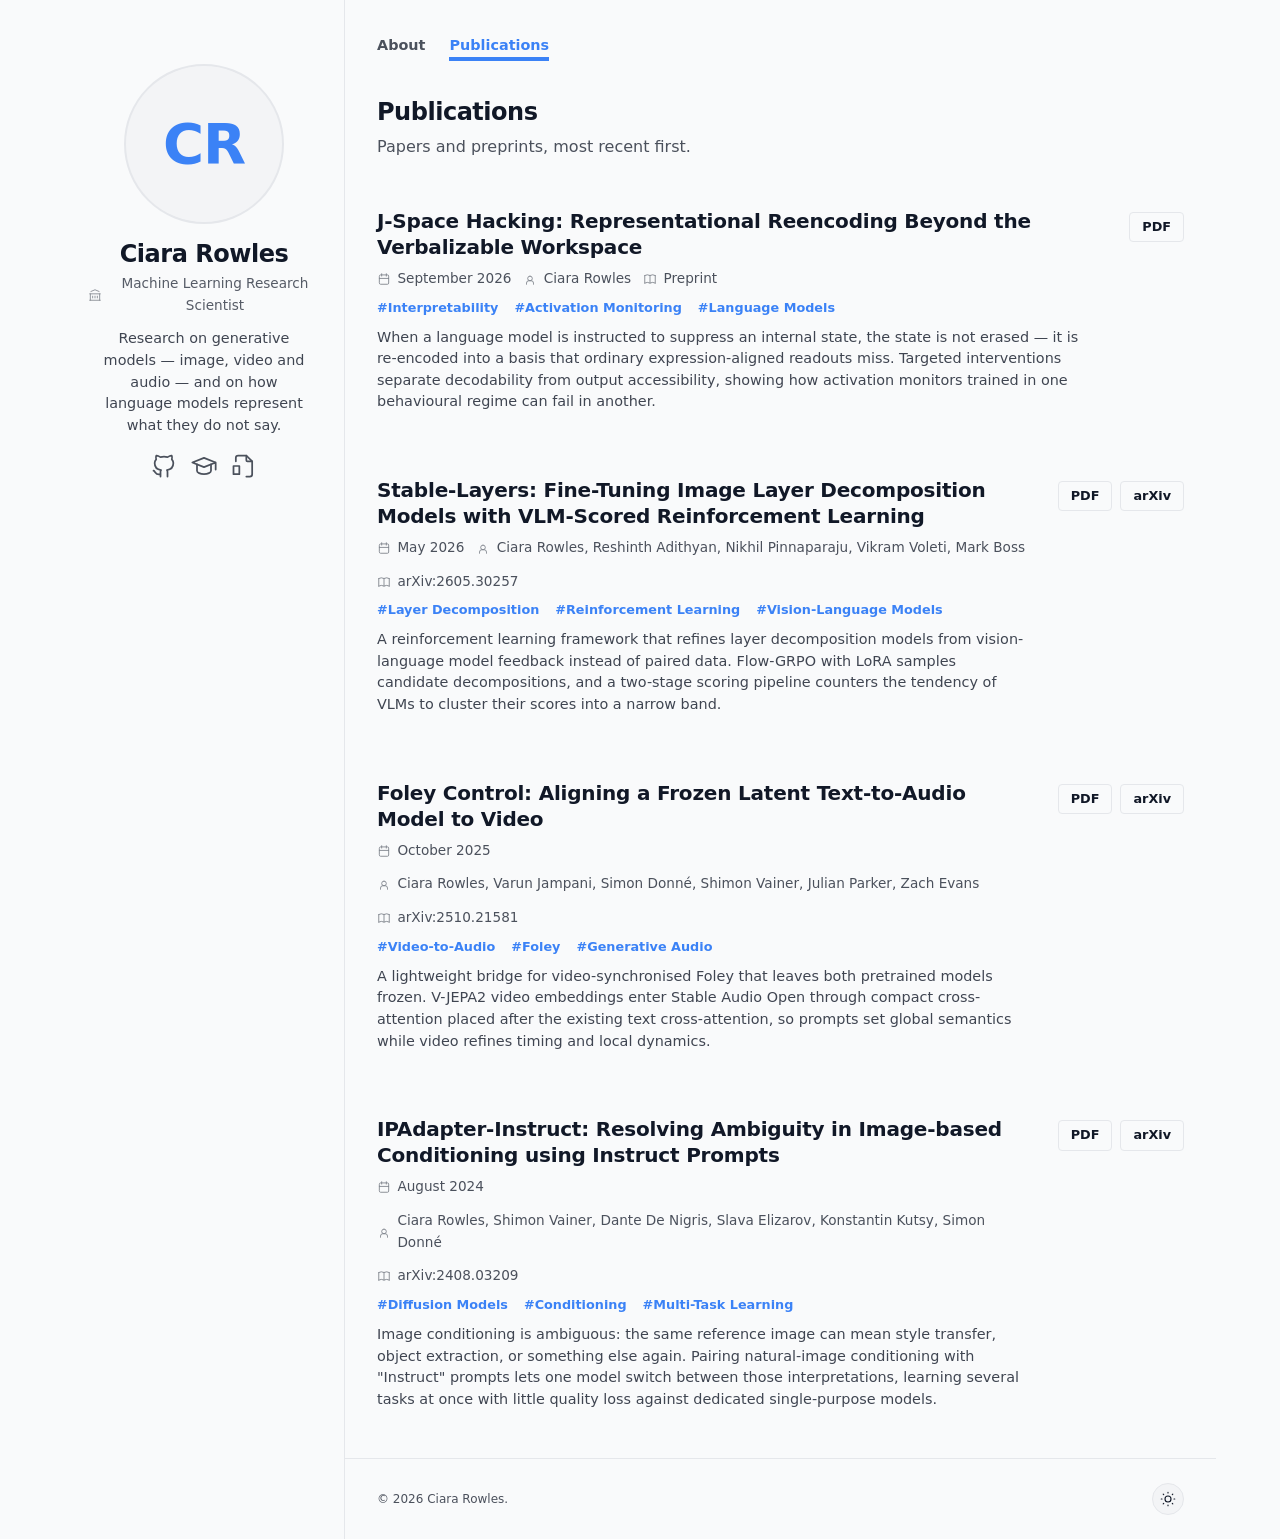
==== publications.html @ 4c87cf2e "website draft" ====
<!doctype html>
<html lang="en">
<head>
  <meta charset="utf-8">
  <meta name="viewport" content="width=device-width, initial-scale=1">
  <title>Publications — Ciara Rowles</title>
  <meta name="description" content="Research papers by Ciara Rowles on generative models and interpretability.">
  <link rel="stylesheet" href="assets/styles.css">
  <script>
    try {
      var t = localStorage.getItem("theme");
      if (t) document.documentElement.setAttribute("data-theme", t);
    } catch (e) {}
  </script>
</head>

<body>
  <div class="layout">
    <aside class="sidebar">
      <div class="sidebar-inner">
        <!-- Swap this for a photo: <img class="sidebar-avatar" src="assets/avatar.jpg" alt="Ciara Rowles"> -->
        <div class="sidebar-avatar sidebar-avatar--monogram" aria-hidden="true">CR</div>

        <div>
          <h1 class="sidebar-name"><a href="index.html" style="text-decoration:none">Ciara Rowles</a></h1>
          <p class="sidebar-info">
            <svg class="icon" xmlns="http://www.w3.org/2000/svg" viewBox="0 0 24 24" fill="none" stroke="currentColor" stroke-width="1.5" stroke-linecap="round" stroke-linejoin="round" aria-hidden="true">
              <path d="M3 21h18" /><path d="M3 10h18" /><path d="M5 6l7 -3l7 3" />
              <path d="M4 10v11" /><path d="M20 10v11" />
              <path d="M8 14v3" /><path d="M12 14v3" /><path d="M16 14v3" />
            </svg>
            Machine Learning Research Scientist
          </p>
          <p class="sidebar-bio">
            Research on generative models — image, video and audio — and on how
            language models represent what they do not say.
          </p>

          <div class="social-links">
            <a href="https://github.com/CiaraStrawberry" class="social-link" target="_blank" rel="noreferrer" aria-label="Ciara Rowles on GitHub" title="GitHub">
              <svg xmlns="http://www.w3.org/2000/svg" viewBox="0 0 24 24" fill="none" stroke="currentColor" stroke-width="1.5" stroke-linecap="round" stroke-linejoin="round" aria-hidden="true">
                <path d="M9 19c-4.3 1.4 -4.3 -2.5 -6 -3m12 5v-3.5c0 -1 .1 -1.4 -.5 -2c2.8 -.3 5.5 -1.4 5.5 -6a4.6 4.6 0 0 0 -1.3 -3.2a4.2 4.2 0 0 0 -.1 -3.2s-1.1 -.3 -3.5 1.3a12.3 12.3 0 0 0 -6.2 0c-2.4 -1.6 -3.5 -1.3 -3.5 -1.3a4.2 4.2 0 0 0 -.1 3.2a4.6 4.6 0 0 0 -1.3 3.2c0 4.6 2.7 5.7 5.5 6c-.6 .6 -.6 1.2 -.5 2v3.5" />
              </svg>
            </a>
            <a href="https://scholar.google.com/citations?user=" class="social-link" target="_blank" rel="noreferrer" aria-label="Ciara Rowles on Google Scholar" title="Google Scholar">
              <svg xmlns="http://www.w3.org/2000/svg" viewBox="0 0 24 24" fill="none" stroke="currentColor" stroke-width="1.5" stroke-linecap="round" stroke-linejoin="round" aria-hidden="true">
                <path d="M22 9l-10 -4l-10 4l10 4l10 -4v6" />
                <path d="M6 10.6v5.4a6 3 0 0 0 12 0v-5.4" />
              </svg>
            </a>
            <a href="https://arxiv.org/a/rowles_c_1" class="social-link" target="_blank" rel="noreferrer" aria-label="Ciara Rowles on arXiv" title="arXiv">
              <svg xmlns="http://www.w3.org/2000/svg" viewBox="0 0 24 24" fill="none" stroke="currentColor" stroke-width="1.5" stroke-linecap="round" stroke-linejoin="round" aria-hidden="true">
                <path d="M14 3v4a1 1 0 0 0 1 1h4" />
                <path d="M5 8v-3a2 2 0 0 1 2 -2h7l5 5v11a2 2 0 0 1 -2 2h-3" />
                <path d="M3 12h5v7h-5z" />
              </svg>
            </a>
          </div>
        </div>
      </div>
    </aside>

    <div class="main-content">
      <nav class="nav">
        <ul class="nav-links">
          <li><a href="index.html" class="nav-link inactive">About<span class="nav-link-line"></span></a></li>
          <li><a href="publications.html" class="nav-link active">Publications<span class="nav-link-line"></span></a></li>
        </ul>
      </nav>

      <main class="main-body">
        <header class="page-header">
          <h2 class="page-title">Publications</h2>
          <p class="page-subtitle">Papers and preprints, most recent first.</p>
        </header>

        <section class="item-list">

          <article class="card">
            <div class="card-content">
              <a class="card-title" href="papers/j-space-hacking.pdf">
                J-Space Hacking: Representational Reencoding Beyond the Verbalizable Workspace
              </a>
              <div class="card-meta">
                <span>
                  <svg class="icon" xmlns="http://www.w3.org/2000/svg" viewBox="0 0 24 24" fill="none" stroke="currentColor" stroke-width="1.5" stroke-linecap="round" stroke-linejoin="round" aria-hidden="true">
                    <path d="M4 7a2 2 0 0 1 2 -2h12a2 2 0 0 1 2 2v12a2 2 0 0 1 -2 2h-12a2 2 0 0 1 -2 -2z" />
                    <path d="M16 3v4" /><path d="M8 3v4" /><path d="M4 11h16" />
                  </svg>
                  September 2026
                </span>
                <span>
                  <svg class="icon" xmlns="http://www.w3.org/2000/svg" viewBox="0 0 24 24" fill="none" stroke="currentColor" stroke-width="1.5" stroke-linecap="round" stroke-linejoin="round" aria-hidden="true">
                    <path d="M12 7a4 4 0 1 0 0 8a4 4 0 0 0 0 -8" />
                    <path d="M6 21v-2a4 4 0 0 1 4 -4h4a4 4 0 0 1 4 4v2" />
                  </svg>
                  Ciara Rowles
                </span>
                <span>
                  <svg class="icon" xmlns="http://www.w3.org/2000/svg" viewBox="0 0 24 24" fill="none" stroke="currentColor" stroke-width="1.5" stroke-linecap="round" stroke-linejoin="round" aria-hidden="true">
                    <path d="M3 19a9 9 0 0 1 9 0a9 9 0 0 1 9 0" />
                    <path d="M3 6a9 9 0 0 1 9 0a9 9 0 0 1 9 0" />
                    <path d="M3 6v13" /><path d="M12 6v13" /><path d="M21 6v13" />
                  </svg>
                  Preprint
                </span>
              </div>
              <div class="card-tags">
                <span class="tag">#Interpretability</span>
                <span class="tag">#Activation Monitoring</span>
                <span class="tag">#Language Models</span>
              </div>
              <p class="card-desc">
                When a language model is instructed to suppress an internal state,
                the state is not erased — it is re-encoded into a basis that ordinary
                expression-aligned readouts miss. Targeted interventions separate
                decodability from output accessibility, showing how activation
                monitors trained in one behavioural regime can fail in another.
              </p>
            </div>
            <div class="card-actions">
              <a class="btn" href="papers/j-space-hacking.pdf" target="_blank" rel="noreferrer">PDF</a>
            </div>
          </article>

          <article class="card">
            <div class="card-content">
              <a class="card-title" href="https://arxiv.org/abs/2605.30257" target="_blank" rel="noreferrer">
                Stable-Layers: Fine-Tuning Image Layer Decomposition Models with VLM-Scored Reinforcement Learning
              </a>
              <div class="card-meta">
                <span>
                  <svg class="icon" xmlns="http://www.w3.org/2000/svg" viewBox="0 0 24 24" fill="none" stroke="currentColor" stroke-width="1.5" stroke-linecap="round" stroke-linejoin="round" aria-hidden="true">
                    <path d="M4 7a2 2 0 0 1 2 -2h12a2 2 0 0 1 2 2v12a2 2 0 0 1 -2 2h-12a2 2 0 0 1 -2 -2z" />
                    <path d="M16 3v4" /><path d="M8 3v4" /><path d="M4 11h16" />
                  </svg>
                  May 2026
                </span>
                <span>
                  <svg class="icon" xmlns="http://www.w3.org/2000/svg" viewBox="0 0 24 24" fill="none" stroke="currentColor" stroke-width="1.5" stroke-linecap="round" stroke-linejoin="round" aria-hidden="true">
                    <path d="M12 7a4 4 0 1 0 0 8a4 4 0 0 0 0 -8" />
                    <path d="M6 21v-2a4 4 0 0 1 4 -4h4a4 4 0 0 1 4 4v2" />
                  </svg>
                  Ciara Rowles, Reshinth Adithyan, Nikhil Pinnaparaju, Vikram Voleti, Mark Boss
                </span>
                <span>
                  <svg class="icon" xmlns="http://www.w3.org/2000/svg" viewBox="0 0 24 24" fill="none" stroke="currentColor" stroke-width="1.5" stroke-linecap="round" stroke-linejoin="round" aria-hidden="true">
                    <path d="M3 19a9 9 0 0 1 9 0a9 9 0 0 1 9 0" />
                    <path d="M3 6a9 9 0 0 1 9 0a9 9 0 0 1 9 0" />
                    <path d="M3 6v13" /><path d="M12 6v13" /><path d="M21 6v13" />
                  </svg>
                  arXiv:2605.30257
                </span>
              </div>
              <div class="card-tags">
                <span class="tag">#Layer Decomposition</span>
                <span class="tag">#Reinforcement Learning</span>
                <span class="tag">#Vision-Language Models</span>
              </div>
              <p class="card-desc">
                A reinforcement learning framework that refines layer decomposition
                models from vision-language model feedback instead of paired data.
                Flow-GRPO with LoRA samples candidate decompositions, and a two-stage
                scoring pipeline counters the tendency of VLMs to cluster their scores
                into a narrow band.
              </p>
            </div>
            <div class="card-actions">
              <a class="btn" href="papers/stable-layers.pdf" target="_blank" rel="noreferrer">PDF</a>
              <a class="btn" href="https://arxiv.org/abs/2605.30257" target="_blank" rel="noreferrer">arXiv</a>
            </div>
          </article>

          <article class="card">
            <div class="card-content">
              <a class="card-title" href="https://arxiv.org/abs/2510.21581" target="_blank" rel="noreferrer">
                Foley Control: Aligning a Frozen Latent Text-to-Audio Model to Video
              </a>
              <div class="card-meta">
                <span>
                  <svg class="icon" xmlns="http://www.w3.org/2000/svg" viewBox="0 0 24 24" fill="none" stroke="currentColor" stroke-width="1.5" stroke-linecap="round" stroke-linejoin="round" aria-hidden="true">
                    <path d="M4 7a2 2 0 0 1 2 -2h12a2 2 0 0 1 2 2v12a2 2 0 0 1 -2 2h-12a2 2 0 0 1 -2 -2z" />
                    <path d="M16 3v4" /><path d="M8 3v4" /><path d="M4 11h16" />
                  </svg>
                  October 2025
                </span>
                <span>
                  <svg class="icon" xmlns="http://www.w3.org/2000/svg" viewBox="0 0 24 24" fill="none" stroke="currentColor" stroke-width="1.5" stroke-linecap="round" stroke-linejoin="round" aria-hidden="true">
                    <path d="M12 7a4 4 0 1 0 0 8a4 4 0 0 0 0 -8" />
                    <path d="M6 21v-2a4 4 0 0 1 4 -4h4a4 4 0 0 1 4 4v2" />
                  </svg>
                  Ciara Rowles, Varun Jampani, Simon Donné, Shimon Vainer, Julian Parker, Zach Evans
                </span>
                <span>
                  <svg class="icon" xmlns="http://www.w3.org/2000/svg" viewBox="0 0 24 24" fill="none" stroke="currentColor" stroke-width="1.5" stroke-linecap="round" stroke-linejoin="round" aria-hidden="true">
                    <path d="M3 19a9 9 0 0 1 9 0a9 9 0 0 1 9 0" />
                    <path d="M3 6a9 9 0 0 1 9 0a9 9 0 0 1 9 0" />
                    <path d="M3 6v13" /><path d="M12 6v13" /><path d="M21 6v13" />
                  </svg>
                  arXiv:2510.21581
                </span>
              </div>
              <div class="card-tags">
                <span class="tag">#Video-to-Audio</span>
                <span class="tag">#Foley</span>
                <span class="tag">#Generative Audio</span>
              </div>
              <p class="card-desc">
                A lightweight bridge for video-synchronised Foley that leaves both
                pretrained models frozen. V-JEPA2 video embeddings enter Stable Audio
                Open through compact cross-attention placed after the existing text
                cross-attention, so prompts set global semantics while video refines
                timing and local dynamics.
              </p>
            </div>
            <div class="card-actions">
              <a class="btn" href="papers/foley-control.pdf" target="_blank" rel="noreferrer">PDF</a>
              <a class="btn" href="https://arxiv.org/abs/2510.21581" target="_blank" rel="noreferrer">arXiv</a>
            </div>
          </article>

          <article class="card">
            <div class="card-content">
              <a class="card-title" href="https://arxiv.org/abs/2408.03209" target="_blank" rel="noreferrer">
                IPAdapter-Instruct: Resolving Ambiguity in Image-based Conditioning using Instruct Prompts
              </a>
              <div class="card-meta">
                <span>
                  <svg class="icon" xmlns="http://www.w3.org/2000/svg" viewBox="0 0 24 24" fill="none" stroke="currentColor" stroke-width="1.5" stroke-linecap="round" stroke-linejoin="round" aria-hidden="true">
                    <path d="M4 7a2 2 0 0 1 2 -2h12a2 2 0 0 1 2 2v12a2 2 0 0 1 -2 2h-12a2 2 0 0 1 -2 -2z" />
                    <path d="M16 3v4" /><path d="M8 3v4" /><path d="M4 11h16" />
                  </svg>
                  August 2024
                </span>
                <span>
                  <svg class="icon" xmlns="http://www.w3.org/2000/svg" viewBox="0 0 24 24" fill="none" stroke="currentColor" stroke-width="1.5" stroke-linecap="round" stroke-linejoin="round" aria-hidden="true">
                    <path d="M12 7a4 4 0 1 0 0 8a4 4 0 0 0 0 -8" />
                    <path d="M6 21v-2a4 4 0 0 1 4 -4h4a4 4 0 0 1 4 4v2" />
                  </svg>
                  Ciara Rowles, Shimon Vainer, Dante De Nigris, Slava Elizarov, Konstantin Kutsy, Simon Donné
                </span>
                <span>
                  <svg class="icon" xmlns="http://www.w3.org/2000/svg" viewBox="0 0 24 24" fill="none" stroke="currentColor" stroke-width="1.5" stroke-linecap="round" stroke-linejoin="round" aria-hidden="true">
                    <path d="M3 19a9 9 0 0 1 9 0a9 9 0 0 1 9 0" />
                    <path d="M3 6a9 9 0 0 1 9 0a9 9 0 0 1 9 0" />
                    <path d="M3 6v13" /><path d="M12 6v13" /><path d="M21 6v13" />
                  </svg>
                  arXiv:2408.03209
                </span>
              </div>
              <div class="card-tags">
                <span class="tag">#Diffusion Models</span>
                <span class="tag">#Conditioning</span>
                <span class="tag">#Multi-Task Learning</span>
              </div>
              <p class="card-desc">
                Image conditioning is ambiguous: the same reference image can mean
                style transfer, object extraction, or something else again. Pairing
                natural-image conditioning with "Instruct" prompts lets one model
                switch between those interpretations, learning several tasks at once
                with little quality loss against dedicated single-purpose models.
              </p>
            </div>
            <div class="card-actions">
              <a class="btn" href="papers/ipadapter-instruct.pdf" target="_blank" rel="noreferrer">PDF</a>
              <a class="btn" href="https://arxiv.org/abs/2408.03209" target="_blank" rel="noreferrer">arXiv</a>
            </div>
          </article>

        </section>
      </main>

      <footer class="footer">
        <span class="body-xs">&copy; 2026 Ciara Rowles.</span>
        <button id="theme-toggle" class="btn-icon" type="button" aria-label="Toggle dark mode" title="Toggle dark mode">
          <svg class="icon-sun" xmlns="http://www.w3.org/2000/svg" viewBox="0 0 24 24" fill="none" stroke="currentColor" stroke-width="1.5" stroke-linecap="round" stroke-linejoin="round" aria-hidden="true">
            <path d="M12 12m-4 0a4 4 0 1 0 8 0a4 4 0 1 0 -8 0" />
            <path d="M3 12h1m8 -9v1m8 8h1m-9 8v1m-6.4 -15.4l.7 .7m12.1 -.7l-.7 .7m0 11.4l.7 .7m-12.1 -.7l-.7 .7" />
          </svg>
          <svg class="icon-moon" xmlns="http://www.w3.org/2000/svg" viewBox="0 0 24 24" fill="none" stroke="currentColor" stroke-width="1.5" stroke-linecap="round" stroke-linejoin="round" aria-hidden="true">
            <path d="M12 3c.132 0 .263 0 .393 0a7.5 7.5 0 0 0 7.92 12.446a9 9 0 1 1 -8.313 -12.454z" />
          </svg>
        </button>
      </footer>
    </div>
  </div>

  <script src="assets/theme.js"></script>
</body>
</html>
---- assets/styles.css ----
/* ---------------------------------------------------------------------------
   Theme tokens — light is the default, dark is applied via [data-theme="dark"]
   or the OS preference when no explicit choice has been made.
   --------------------------------------------------------------------------- */
:root {
  --background: #f9fafb;
  --foreground: #111827;
  --accent: #3b82f6;
  --muted: #6b7280;
  --border: #e5e7eb;
  --surface: #f3f4f6;

  --font-sans: ui-sans-serif, system-ui, -apple-system, "Segoe UI", Roboto,
    sans-serif, "Apple Color Emoji", "Segoe UI Emoji";
  --font-mono: ui-monospace, SFMono-Regular, Menlo, Monaco, Consolas,
    "Liberation Mono", "Courier New", monospace;
}

@media (prefers-color-scheme: dark) {
  :root:not([data-theme="light"]) {
    --background: #241f1c;
    --foreground: #e6dfd3;
    --accent: #d97757;
    --muted: #8a7d71;
    --border: #3d342d;
    --surface: #2d2723;
  }
}

:root[data-theme="dark"] {
  --background: #241f1c;
  --foreground: #e6dfd3;
  --accent: #d97757;
  --muted: #8a7d71;
  --border: #3d342d;
  --surface: #2d2723;
}

/* ---------------------------------------------------------------------------
   Base
   --------------------------------------------------------------------------- */
*,
*::before,
*::after {
  box-sizing: border-box;
}

html {
  -webkit-text-size-adjust: 100%;
}

body {
  margin: 0;
  background: var(--background);
  color: var(--foreground);
  font-family: var(--font-sans);
  font-size: 16px;
  line-height: 1.6;
  transition: background 0.3s, color 0.3s;
}

a {
  color: inherit;
}

img {
  max-width: 100%;
}

:focus-visible {
  outline: 2px dashed var(--accent);
  outline-offset: 2px;
}

@media (prefers-reduced-motion: reduce) {
  *,
  *::before,
  *::after {
    transition-duration: 0.01ms !important;
    animation-duration: 0.01ms !important;
  }
}

/* ---------------------------------------------------------------------------
   Layout: sticky sidebar + main column
   --------------------------------------------------------------------------- */
.layout {
  display: flex;
  width: 100%;
  max-width: 72rem;
  min-height: 100vh;
  margin: 0 auto;
}

.sidebar {
  display: flex;
  flex-direction: column;
  flex-shrink: 0;
  gap: 1.5rem;
  width: 280px;
  height: 100vh;
  padding: 4rem 1.5rem 1.5rem;
  position: sticky;
  top: 0;
}

.sidebar-inner {
  display: flex;
  flex-direction: column;
  align-items: center;
  text-align: center;
}

.sidebar-avatar {
  width: 160px;
  height: 160px;
  border: 2px solid var(--border);
  border-radius: 50%;
  object-fit: cover;
  transition: border-color 0.3s;
}

.sidebar-avatar:hover {
  border-color: var(--accent);
}

/* Monogram stand-in used until a photo is dropped in at assets/avatar.jpg */
.sidebar-avatar--monogram {
  display: flex;
  align-items: center;
  justify-content: center;
  background: var(--surface);
  color: var(--accent);
  font-size: 3.5rem;
  font-weight: 800;
  letter-spacing: -0.02em;
  user-select: none;
}

.sidebar-name {
  margin: 1rem 0 0;
  font-size: 1.5rem;
  font-weight: 800;
  line-height: 1.2;
  letter-spacing: -0.02em;
}

.sidebar-info {
  display: flex;
  align-items: center;
  justify-content: center;
  gap: 0.5rem;
  margin: 0.25rem 0 0;
  font-size: 0.85rem;
  opacity: 0.7;
}

.sidebar-bio {
  margin: 0.75rem 0 0;
  padding: 0 0.5rem;
  font-size: 0.9rem;
  line-height: 1.5;
  opacity: 0.8;
}

.social-links {
  display: flex;
  flex-wrap: wrap;
  align-items: center;
  justify-content: center;
  gap: 0.25rem;
  margin-top: 0.75rem;
}

.social-link {
  display: inline-flex;
  padding: 0.25rem;
  opacity: 0.75;
  transition: opacity 0.3s, transform 0.3s, color 0.3s;
}

.social-link svg {
  width: 28px;
  height: 28px;
}

.social-link:hover {
  opacity: 1;
  color: var(--accent);
  transform: rotate(6deg);
}

.main-content {
  display: flex;
  flex: 1;
  flex-direction: column;
  min-width: 0;
  border-left: 1px solid var(--border);
}

/* ---------------------------------------------------------------------------
   Navigation
   --------------------------------------------------------------------------- */
.nav {
  padding: 2rem 2rem 1rem;
}

.nav-links {
  display: flex;
  flex-wrap: wrap;
  gap: 1.5rem;
  margin: 0;
  padding: 0;
  list-style: none;
}

.nav-link {
  position: relative;
  font-size: 0.9rem;
  font-weight: 600;
  text-decoration: none;
  transition: color 0.2s;
}

.nav-link.inactive {
  opacity: 0.75;
}

.nav-link.active {
  color: var(--accent);
}

.nav-link-line {
  position: absolute;
  bottom: -0.5rem;
  left: 0;
  width: 0;
  height: 4px;
  background-color: var(--accent);
  transition: width 0.3s;
}

.nav-link:hover .nav-link-line,
.nav-link.active .nav-link-line {
  width: 100%;
}

/* ---------------------------------------------------------------------------
   Page body
   --------------------------------------------------------------------------- */
.main-body {
  flex: 1;
  padding: 1.5rem 2rem 2rem;
}

.page-header {
  margin-bottom: 2rem;
}

.page-title {
  margin: 0;
  font-size: 1.5rem;
  font-weight: 800;
  line-height: 1.2;
  letter-spacing: -0.02em;
}

.page-subtitle {
  margin: 0.5rem 0 0;
  font-size: 1rem;
  opacity: 0.75;
}

.section {
  margin-bottom: 2rem;
}

.section-title {
  margin: 0 0 1rem;
  font-size: 1.2rem;
  font-weight: 700;
  letter-spacing: -0.01em;
}

.prose {
  font-size: 1rem;
  line-height: 1.7;
}

.prose p {
  margin: 0 0 1rem;
}

.prose ul,
.prose ol {
  margin: 0 0 1rem;
  padding-left: 1.5rem;
}

.prose li {
  margin-bottom: 0.5rem;
}

.prose ul li::marker,
.prose ol li::marker {
  color: var(--accent);
  font-weight: 800;
}

.prose a {
  color: inherit;
  font-weight: 600;
  text-decoration: underline;
  text-underline-offset: 4px;
  transition: color 0.2s;
}

.prose a:hover {
  color: var(--accent);
}

.prose blockquote {
  margin: 1rem 0;
  padding-left: 1rem;
  border-left: 4px solid var(--accent);
  font-style: italic;
  opacity: 0.85;
}

.divider {
  border: none;
  border-top: 1px dashed var(--border);
  margin: 2rem 0;
}

/* ---------------------------------------------------------------------------
   Publication cards
   --------------------------------------------------------------------------- */
.item-list {
  display: flex;
  flex-direction: column;
  gap: 2rem;
}

.card {
  display: flex;
  gap: 2rem;
  align-items: flex-start;
  padding: 1rem 0;
}

.card-content {
  flex: 1;
  min-width: 0;
}

.card-title {
  display: block;
  margin-bottom: 0.5rem;
  font-size: 1.25rem;
  font-weight: 700;
  line-height: 1.3;
  letter-spacing: -0.01em;
  text-decoration: none;
  transition: color 0.2s;
}

.card-title:hover {
  color: var(--accent);
  text-decoration: underline;
}

.card-meta {
  display: flex;
  flex-wrap: wrap;
  align-items: center;
  gap: 0.75rem;
  margin-bottom: 0.75rem;
  font-size: 0.85rem;
  font-weight: 500;
  opacity: 0.75;
}

.card-meta > span {
  display: inline-flex;
  align-items: center;
  gap: 0.4rem;
}

.card-tags {
  display: flex;
  flex-wrap: wrap;
  gap: 1rem;
  margin-bottom: 0.75rem;
}

.tag {
  display: inline-flex;
  align-items: center;
  color: var(--accent);
  font-size: 0.8rem;
  font-weight: 700;
  line-height: 1;
  text-decoration: none;
}

.card-desc {
  margin: 0;
  font-size: 0.9rem;
  line-height: 1.5;
  opacity: 0.8;
}

.card-actions {
  display: flex;
  flex-shrink: 0;
  flex-wrap: wrap;
  gap: 0.5rem;
  padding-top: 0.25rem;
}

.btn {
  display: inline-flex;
  align-items: center;
  justify-content: center;
  padding: 0.25rem 0.75rem;
  border: 1px solid var(--border);
  border-radius: 0.25rem;
  background: none;
  color: inherit;
  font-family: inherit;
  font-size: 0.8rem;
  font-weight: 600;
  text-decoration: none;
  white-space: nowrap;
  transition: border-color 0.2s, color 0.2s;
}

.btn:hover {
  border-color: var(--accent);
  color: var(--accent);
}

/* Emphasised chips used for the research-interest list on the about page */
.chips {
  display: flex;
  flex-wrap: wrap;
  gap: 0.5rem;
  padding: 0;
  margin: 0;
  list-style: none;
}

.chip {
  padding: 0.25rem 0.75rem;
  border: 1px solid var(--border);
  border-radius: 999px;
  background: var(--surface);
  font-size: 0.85rem;
  font-weight: 600;
}

.icon {
  width: 14px;
  height: 14px;
  flex-shrink: 0;
  opacity: 0.7;
}

/* ---------------------------------------------------------------------------
   Footer
   --------------------------------------------------------------------------- */
.footer {
  display: flex;
  align-items: center;
  justify-content: space-between;
  gap: 1rem;
  padding: 1.5rem 2rem;
  border-top: 1px solid var(--border);
  font-size: 0.85rem;
}

.body-xs {
  font-size: 0.75rem;
  line-height: 1.4;
  opacity: 0.75;
}

.btn-icon {
  display: flex;
  align-items: center;
  justify-content: center;
  width: 32px;
  height: 32px;
  padding: 0;
  border: 1px solid var(--border);
  border-radius: 50%;
  background: var(--surface);
  color: inherit;
  cursor: pointer;
  transition: background 0.2s, border-color 0.2s, color 0.2s, transform 0.2s;
}

.btn-icon svg {
  width: 18px;
  height: 18px;
}

.btn-icon:hover {
  background: var(--accent);
  border-color: var(--accent);
  color: var(--background);
  transform: translateY(-2px);
}

/* Only one of the two toggle glyphs is visible at a time. */
.icon-moon {
  display: none;
}

:root[data-theme="dark"] .icon-moon {
  display: block;
}

:root[data-theme="dark"] .icon-sun {
  display: none;
}

@media (prefers-color-scheme: dark) {
  :root:not([data-theme="light"]) .icon-moon {
    display: block;
  }
  :root:not([data-theme="light"]) .icon-sun {
    display: none;
  }
}

/* ---------------------------------------------------------------------------
   Responsive
   --------------------------------------------------------------------------- */
@media (max-width: 1024px) {
  .layout {
    flex-direction: column;
  }

  .sidebar {
    position: relative;
    width: 100%;
    height: auto;
    flex-direction: row;
    flex-wrap: wrap;
    gap: 0.75rem;
    padding: 1rem;
  }

  .sidebar-inner {
    flex-direction: row;
    align-items: center;
    gap: 1.5rem;
    text-align: left;
  }

  .sidebar-avatar {
    width: 112px;
    height: 112px;
    font-size: 2.5rem;
  }

  .sidebar-name {
    margin-top: 0;
  }

  .sidebar-bio {
    padding: 0;
  }

  .sidebar-info,
  .social-links {
    justify-content: flex-start;
  }

  .main-content {
    width: 100%;
    flex: none;
    border-left: none;
    border-top: 1px solid var(--border);
  }

  .nav,
  .main-body,
  .footer {
    padding-left: 1.5rem;
    padding-right: 1.5rem;
  }
}

@media (max-width: 768px) {
  .sidebar {
    gap: 0.5rem;
    padding: 0.75rem 1rem;
  }

  .sidebar-inner {
    gap: 1rem;
  }

  .sidebar-avatar {
    width: 80px;
    height: 80px;
    font-size: 1.75rem;
  }

  .sidebar-name {
    font-size: 1.25rem;
  }

  .sidebar-bio {
    display: none;
  }

  .nav,
  .main-body,
  .footer {
    padding-left: 1rem;
    padding-right: 1rem;
  }

  .nav-links {
    gap: 1rem;
  }

  .nav-link {
    font-size: 0.85rem;
  }

  .card {
    flex-direction: column;
    gap: 0.75rem;
  }
}
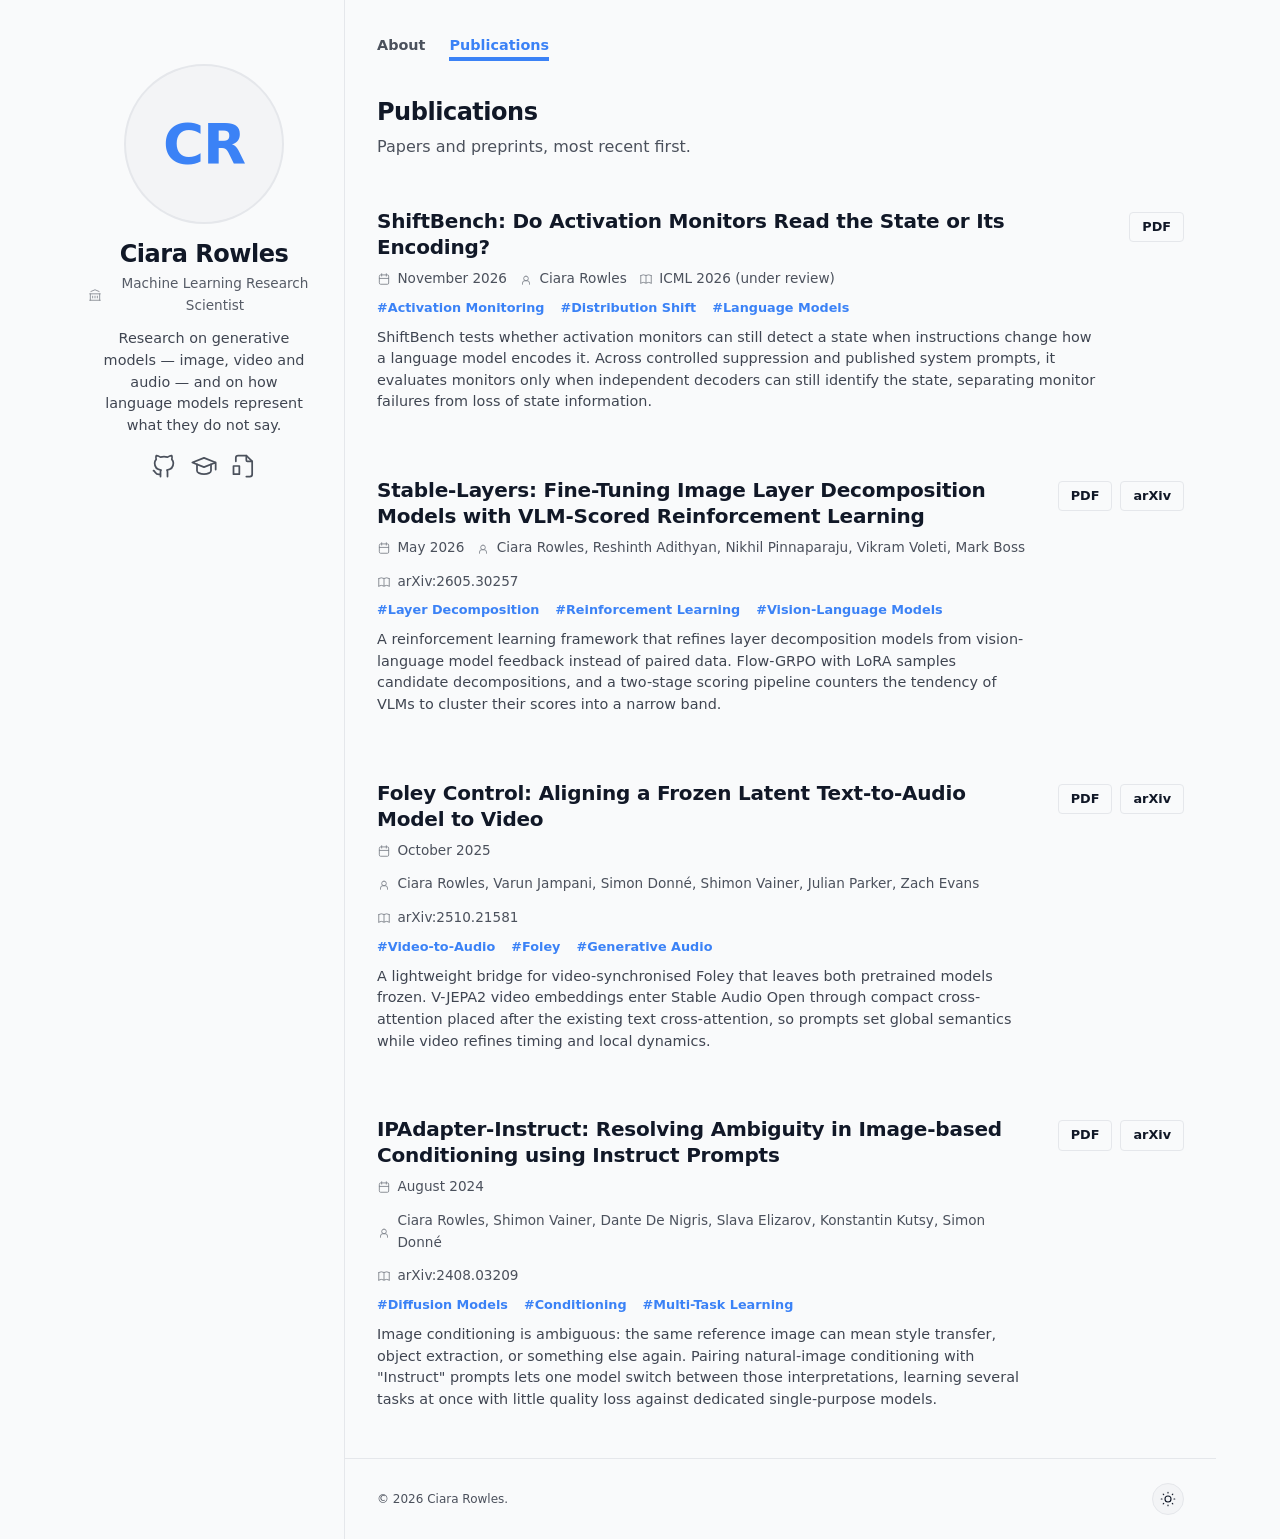
==== commit 2d48c622: "Replace J-Space listing with ShiftBench Co-authored-by: Copilot <223556219+Copilot@users.noreply.git" ====
--- a/publications.html
+++ b/publications.html
@@ -78,16 +78,16 @@
 
           <article class="card">
             <div class="card-content">
-              <a class="card-title" href="papers/j-space-hacking.pdf">
-                J-Space Hacking: Representational Reencoding Beyond the Verbalizable Workspace
-              </a>
-              <div class="card-meta">
-                <span>
-                  <svg class="icon" xmlns="http://www.w3.org/2000/svg" viewBox="0 0 24 24" fill="none" stroke="currentColor" stroke-width="1.5" stroke-linecap="round" stroke-linejoin="round" aria-hidden="true">
-                    <path d="M4 7a2 2 0 0 1 2 -2h12a2 2 0 0 1 2 2v12a2 2 0 0 1 -2 2h-12a2 2 0 0 1 -2 -2z" />
-                    <path d="M16 3v4" /><path d="M8 3v4" /><path d="M4 11h16" />
-                  </svg>
-                  September 2026
+              <a class="card-title" href="papers/ShiftBench.pdf">
+                ShiftBench: Do Activation Monitors Read the State or Its Encoding?
+              </a>
+              <div class="card-meta">
+                <span>
+                  <svg class="icon" xmlns="http://www.w3.org/2000/svg" viewBox="0 0 24 24" fill="none" stroke="currentColor" stroke-width="1.5" stroke-linecap="round" stroke-linejoin="round" aria-hidden="true">
+                    <path d="M4 7a2 2 0 0 1 2 -2h12a2 2 0 0 1 2 2v12a2 2 0 0 1 -2 2h-12a2 2 0 0 1 -2 -2z" />
+                    <path d="M16 3v4" /><path d="M8 3v4" /><path d="M4 11h16" />
+                  </svg>
+                  November 2026
                 </span>
                 <span>
                   <svg class="icon" xmlns="http://www.w3.org/2000/svg" viewBox="0 0 24 24" fill="none" stroke="currentColor" stroke-width="1.5" stroke-linecap="round" stroke-linejoin="round" aria-hidden="true">
@@ -102,24 +102,24 @@
                     <path d="M3 6a9 9 0 0 1 9 0a9 9 0 0 1 9 0" />
                     <path d="M3 6v13" /><path d="M12 6v13" /><path d="M21 6v13" />
                   </svg>
-                  Preprint
-                </span>
-              </div>
-              <div class="card-tags">
-                <span class="tag">#Interpretability</span>
+                  ICML 2026 (under review)
+                </span>
+              </div>
+              <div class="card-tags">
                 <span class="tag">#Activation Monitoring</span>
+                <span class="tag">#Distribution Shift</span>
                 <span class="tag">#Language Models</span>
               </div>
               <p class="card-desc">
-                When a language model is instructed to suppress an internal state,
-                the state is not erased — it is re-encoded into a basis that ordinary
-                expression-aligned readouts miss. Targeted interventions separate
-                decodability from output accessibility, showing how activation
-                monitors trained in one behavioural regime can fail in another.
-              </p>
-            </div>
-            <div class="card-actions">
-              <a class="btn" href="papers/j-space-hacking.pdf" target="_blank" rel="noreferrer">PDF</a>
+                ShiftBench tests whether activation monitors can still detect a
+                state when instructions change how a language model encodes it.
+                Across controlled suppression and published system prompts, it
+                evaluates monitors only when independent decoders can still identify
+                the state, separating monitor failures from loss of state information.
+              </p>
+            </div>
+            <div class="card-actions">
+              <a class="btn" href="papers/ShiftBench.pdf" target="_blank" rel="noreferrer">PDF</a>
             </div>
           </article>
 
